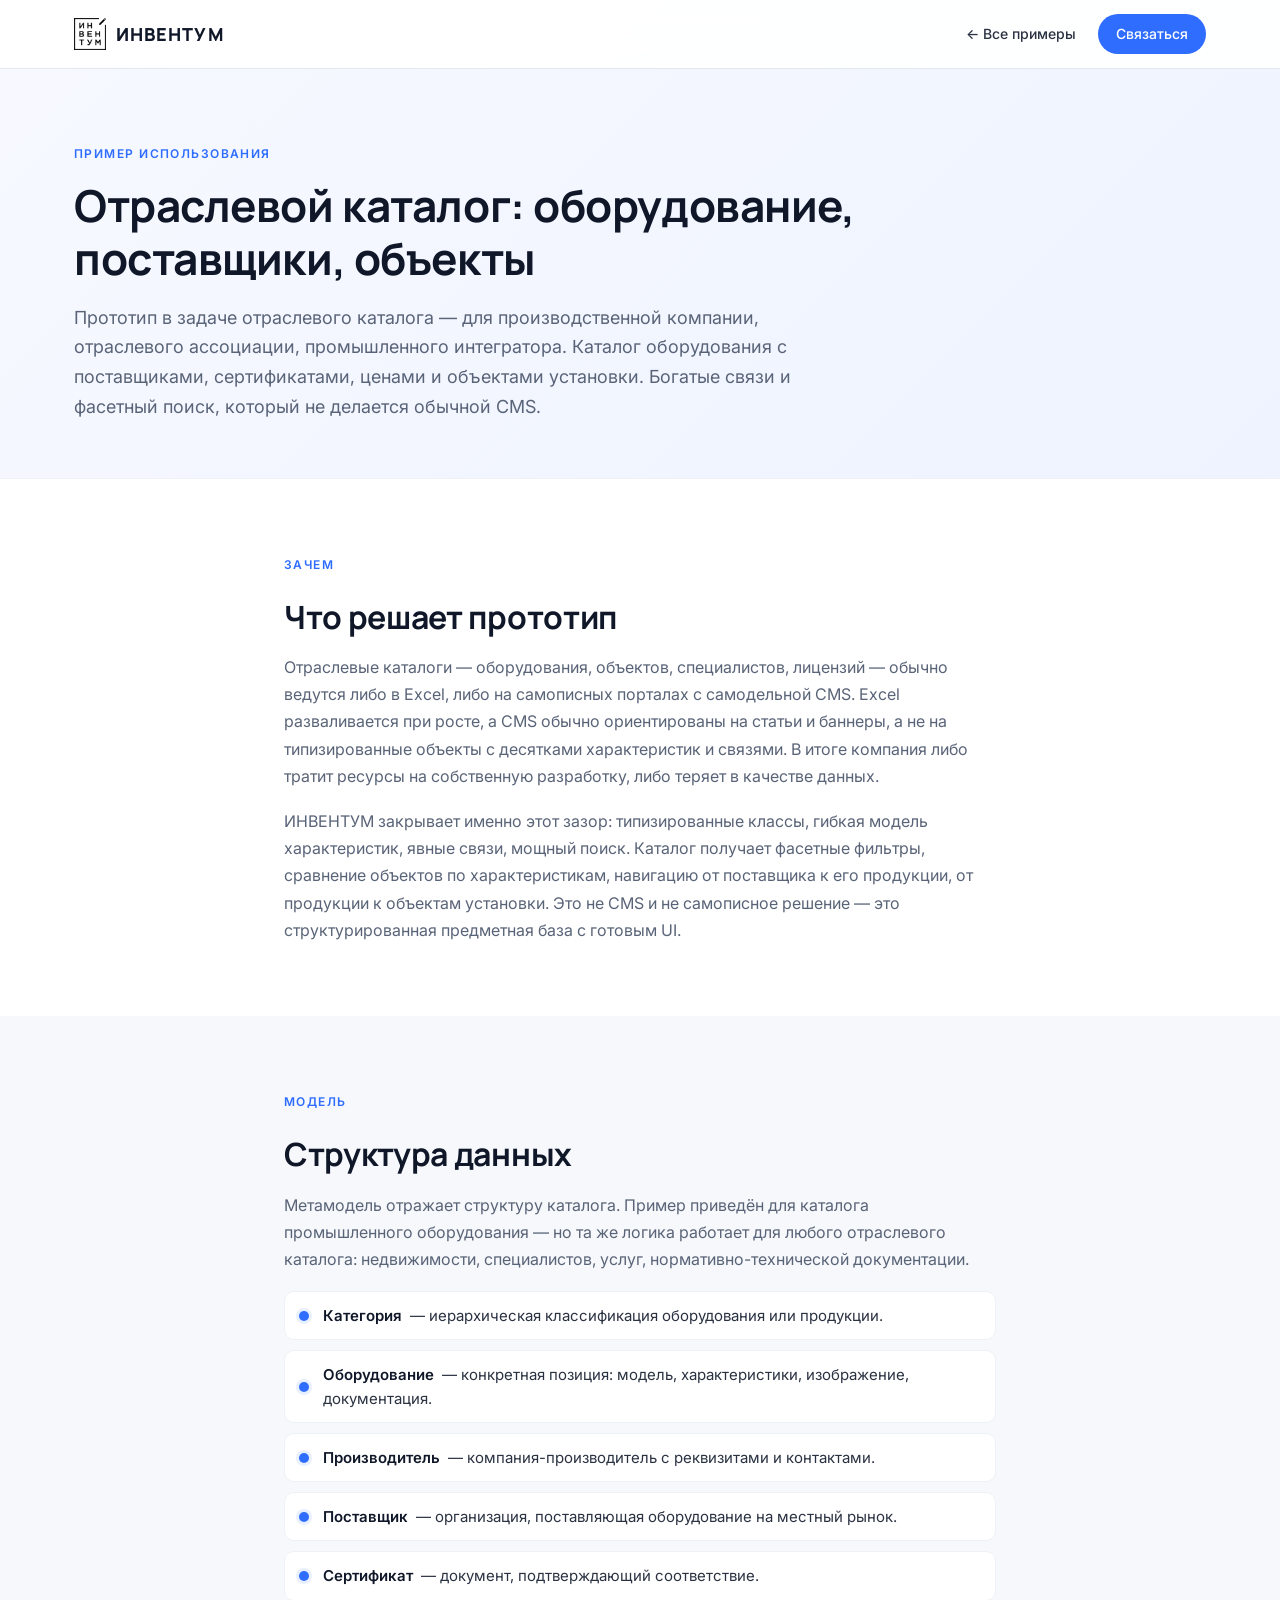
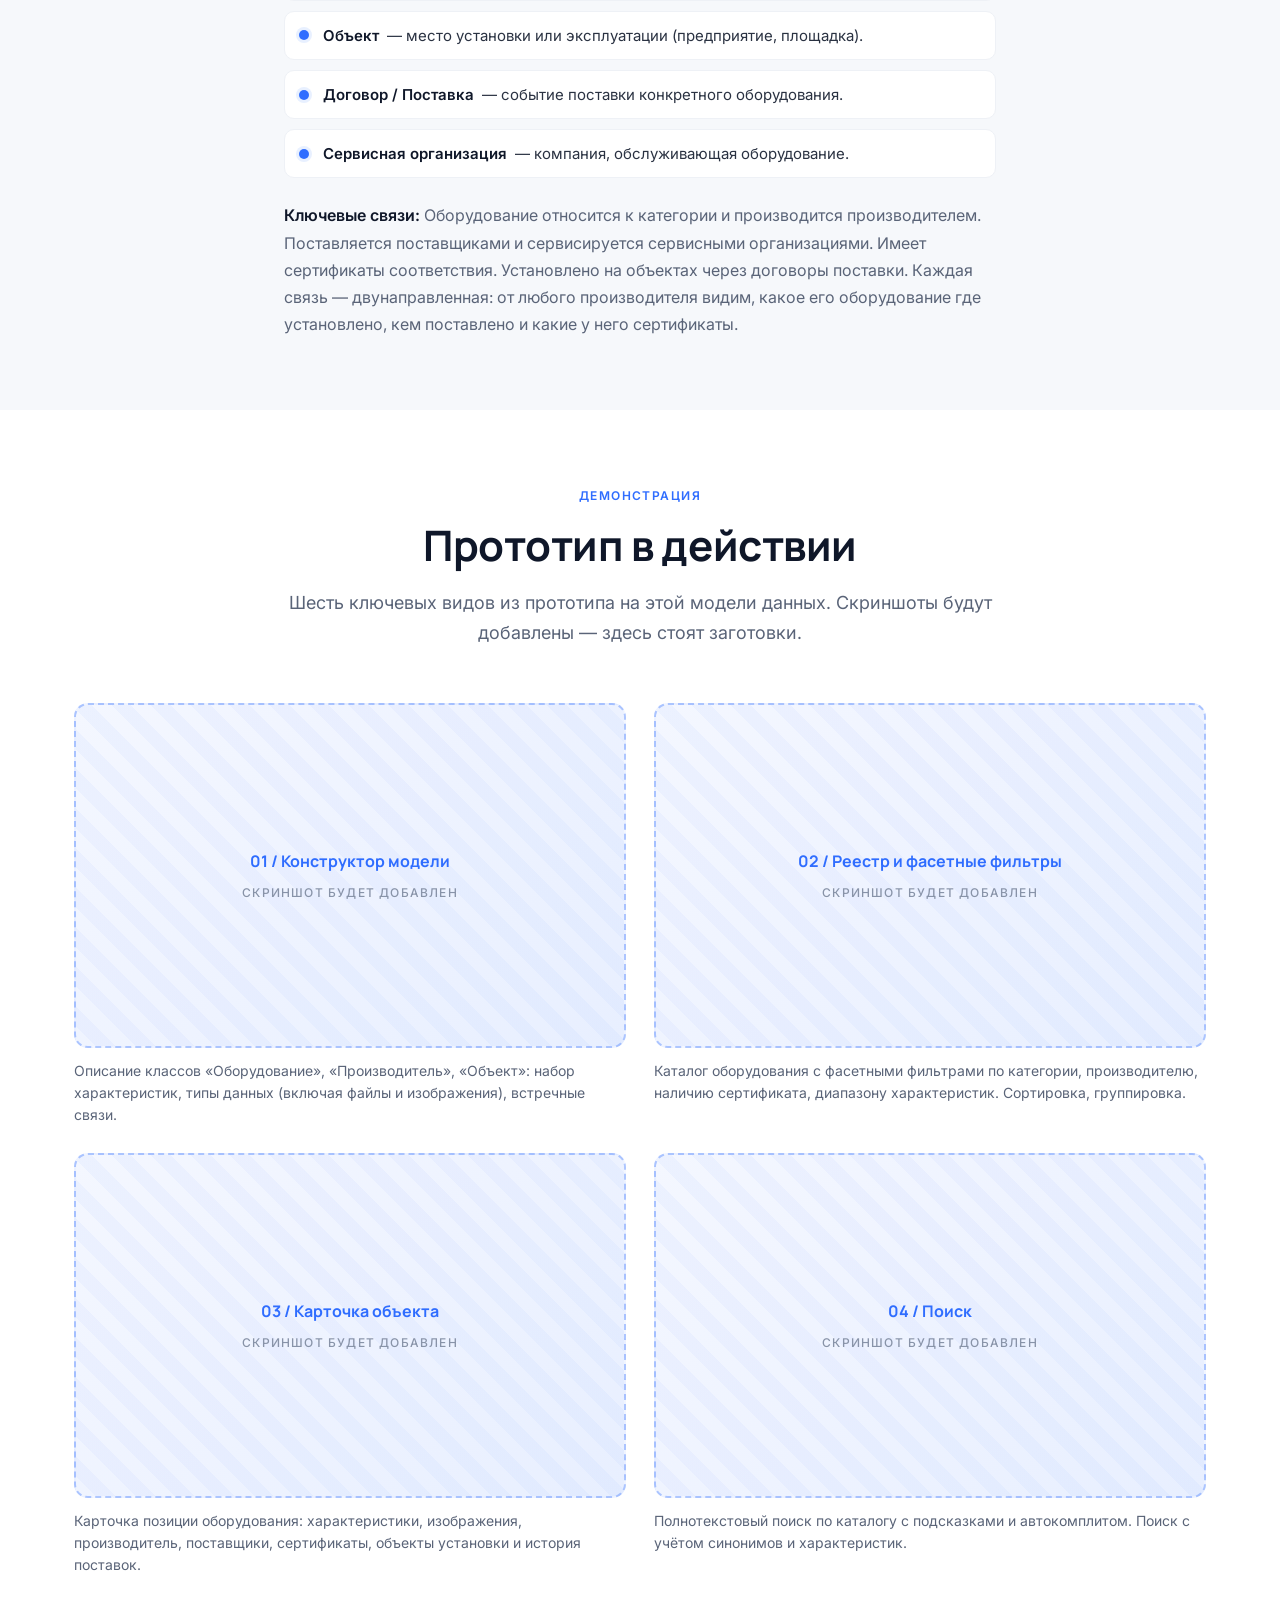
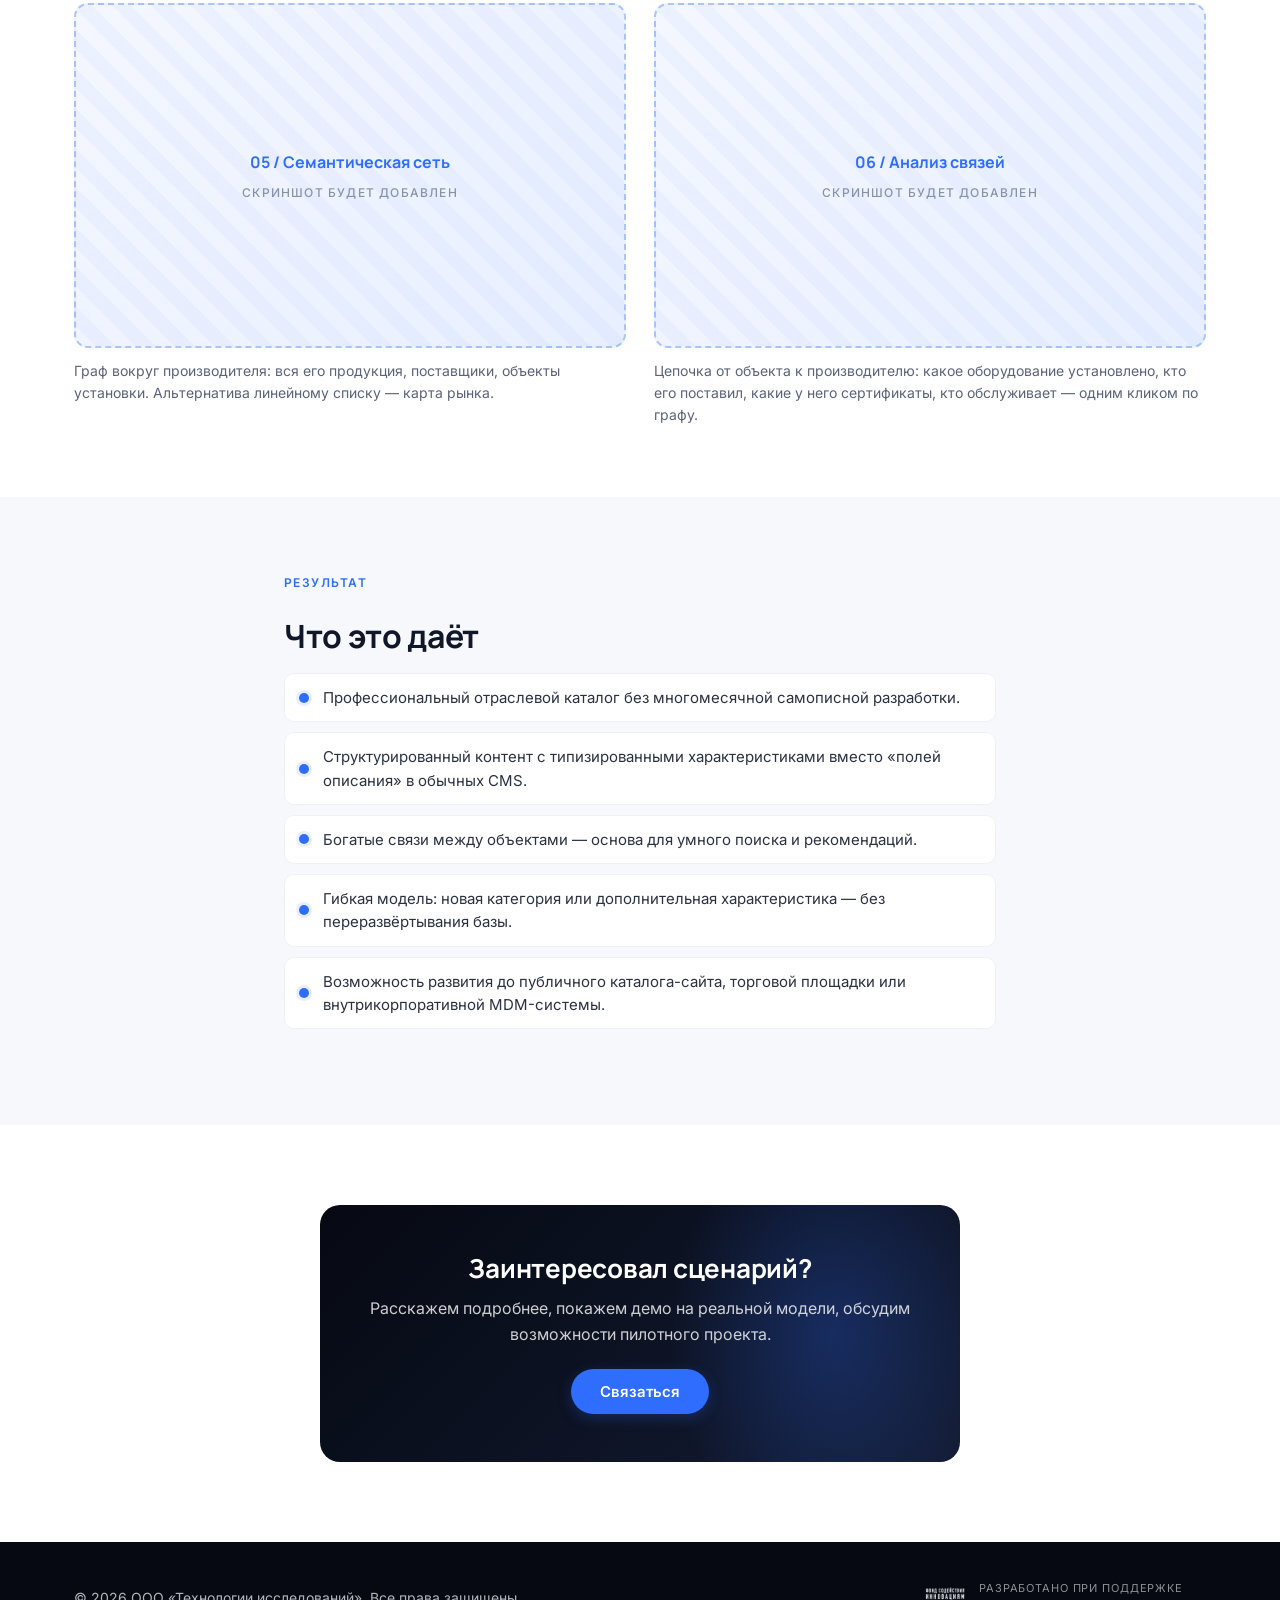
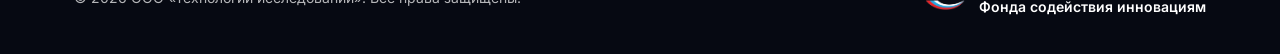
==== examples/catalog.html @ 4d30572e "Init" ====
<!DOCTYPE html>
<html lang="ru">
<head>
    <meta charset="UTF-8">
    <meta name="viewport" content="width=device-width, initial-scale=1.0">
    <title>Отраслевой каталог — пример использования ИНВЕНТУМ</title>
    <meta name="description" content="Применение прототипа ИНВЕНТУМ к задаче отраслевого каталога: оборудование, поставщики, объекты, договоры. Структурированный контент с богатыми связями и фасетным поиском.">
    <meta property="og:title" content="Отраслевой каталог — пример ИНВЕНТУМ">
    <meta property="og:description" content="Прототип ИНВЕНТУМ как платформа для отраслевого каталога с фасетным поиском.">
    <meta property="og:image" content="../assets/img/seo_img.jpg">
    <meta property="og:type" content="article">
    <link rel="icon" type="image/png" href="../assets/img/logo-dark.png">
    <link rel="preconnect" href="https://fonts.googleapis.com">
    <link rel="preconnect" href="https://fonts.gstatic.com" crossorigin>
    <link href="https://fonts.googleapis.com/css2?family=Inter:wght@300;400;500;600;700&family=Manrope:wght@500;600;700;800&display=swap" rel="stylesheet">
    <link rel="stylesheet" href="../assets/style.css">
</head>
<body class="case-page">

<nav class="nav is-scrolled" id="nav">
    <div class="container nav__inner">
        <a href="../index.html" class="nav__brand">
            <img src="../assets/img/logo-dark.png" alt="" class="nav__logo nav__logo--dark" style="opacity:1; position:static;">
            <span class="nav__title">ИНВЕНТУМ</span>
        </a>
        <ul class="nav__menu">
            <li><a href="../index.html#cases">← Все примеры</a></li>
            <li><a href="../index.html#contact" class="nav__cta">Связаться</a></li>
        </ul>
    </div>
</nav>

<header class="case-hero">
    <div class="container">
        <span class="case-hero__eyebrow">Пример использования</span>
        <h1 class="case-hero__title">Отраслевой каталог: оборудование, поставщики, объекты</h1>
        <p class="case-hero__lede">
            Прототип в задаче отраслевого каталога — для производственной компании,
            отраслевого ассоциации, промышленного интегратора. Каталог оборудования
            с поставщиками, сертификатами, ценами и объектами установки. Богатые связи
            и фасетный поиск, который не делается обычной CMS.
        </p>
    </div>
</header>

<section class="section case-section">
    <div class="container case-narrow">
        <span class="section__eyebrow">Зачем</span>
        <h2 class="case-h2">Что решает прототип</h2>
        <p class="case-p">
            Отраслевые каталоги — оборудования, объектов, специалистов, лицензий —
            обычно ведутся либо в Excel, либо на самописных порталах с самодельной CMS.
            Excel разваливается при росте, а CMS обычно ориентированы на статьи и баннеры,
            а не на типизированные объекты с десятками характеристик и связями. В итоге компания
            либо тратит ресурсы на собственную разработку, либо теряет в качестве данных.
        </p>
        <p class="case-p">
            ИНВЕНТУМ закрывает именно этот зазор: типизированные классы, гибкая модель характеристик,
            явные связи, мощный поиск. Каталог получает фасетные фильтры, сравнение объектов
            по характеристикам, навигацию от поставщика к его продукции, от продукции к
            объектам установки. Это не CMS и не самописное решение — это структурированная
            предметная база с готовым UI.
        </p>
    </div>
</section>

<section class="section case-section case-section--alt">
    <div class="container case-narrow">
        <span class="section__eyebrow">Модель</span>
        <h2 class="case-h2">Структура данных</h2>
        <p class="case-p">
            Метамодель отражает структуру каталога. Пример приведён для каталога
            промышленного оборудования — но та же логика работает для любого отраслевого
            каталога: недвижимости, специалистов, услуг, нормативно-технической документации.
        </p>
        <ul class="case-model">
            <li><strong>Категория</strong> — иерархическая классификация оборудования или продукции.</li>
            <li><strong>Оборудование</strong> — конкретная позиция: модель, характеристики, изображение, документация.</li>
            <li><strong>Производитель</strong> — компания-производитель с реквизитами и контактами.</li>
            <li><strong>Поставщик</strong> — организация, поставляющая оборудование на местный рынок.</li>
            <li><strong>Сертификат</strong> — документ, подтверждающий соответствие.</li>
            <li><strong>Объект</strong> — место установки или эксплуатации (предприятие, площадка).</li>
            <li><strong>Договор / Поставка</strong> — событие поставки конкретного оборудования.</li>
            <li><strong>Сервисная организация</strong> — компания, обслуживающая оборудование.</li>
        </ul>
        <p class="case-p">
            <strong>Ключевые связи:</strong> Оборудование относится к категории и производится
            производителем. Поставляется поставщиками и сервисируется сервисными организациями.
            Имеет сертификаты соответствия. Установлено на объектах через договоры поставки.
            Каждая связь — двунаправленная: от любого производителя видим, какое его оборудование
            где установлено, кем поставлено и какие у него сертификаты.
        </p>
    </div>
</section>

<section class="section case-section">
    <div class="container">
        <div class="section__head">
            <span class="section__eyebrow">Демонстрация</span>
            <h2 class="section__title">Прототип в действии</h2>
            <p class="section__lede">
                Шесть ключевых видов из прототипа на этой модели данных.
                Скриншоты будут добавлены — здесь стоят заготовки.
            </p>
        </div>

        <div class="case-shots">
            <figure class="case-shot">
                <div class="case-shot__placeholder">
                    <span class="case-shot__type">01 / Конструктор модели</span>
                    <span class="case-shot__hint">Скриншот будет добавлен</span>
                </div>
                <figcaption>
                    Описание классов «Оборудование», «Производитель», «Объект»: набор
                    характеристик, типы данных (включая файлы и изображения), встречные связи.
                </figcaption>
            </figure>

            <figure class="case-shot">
                <div class="case-shot__placeholder">
                    <span class="case-shot__type">02 / Реестр и фасетные фильтры</span>
                    <span class="case-shot__hint">Скриншот будет добавлен</span>
                </div>
                <figcaption>
                    Каталог оборудования с фасетными фильтрами по категории, производителю,
                    наличию сертификата, диапазону характеристик. Сортировка, группировка.
                </figcaption>
            </figure>

            <figure class="case-shot">
                <div class="case-shot__placeholder">
                    <span class="case-shot__type">03 / Карточка объекта</span>
                    <span class="case-shot__hint">Скриншот будет добавлен</span>
                </div>
                <figcaption>
                    Карточка позиции оборудования: характеристики, изображения,
                    производитель, поставщики, сертификаты, объекты установки и история
                    поставок.
                </figcaption>
            </figure>

            <figure class="case-shot">
                <div class="case-shot__placeholder">
                    <span class="case-shot__type">04 / Поиск</span>
                    <span class="case-shot__hint">Скриншот будет добавлен</span>
                </div>
                <figcaption>
                    Полнотекстовый поиск по каталогу с подсказками и автокомплитом.
                    Поиск с учётом синонимов и характеристик.
                </figcaption>
            </figure>

            <figure class="case-shot">
                <div class="case-shot__placeholder">
                    <span class="case-shot__type">05 / Семантическая сеть</span>
                    <span class="case-shot__hint">Скриншот будет добавлен</span>
                </div>
                <figcaption>
                    Граф вокруг производителя: вся его продукция, поставщики, объекты
                    установки. Альтернатива линейному списку — карта рынка.
                </figcaption>
            </figure>

            <figure class="case-shot">
                <div class="case-shot__placeholder">
                    <span class="case-shot__type">06 / Анализ связей</span>
                    <span class="case-shot__hint">Скриншот будет добавлен</span>
                </div>
                <figcaption>
                    Цепочка от объекта к производителю: какое оборудование установлено,
                    кто его поставил, какие у него сертификаты, кто обслуживает —
                    одним кликом по графу.
                </figcaption>
            </figure>
        </div>
    </div>
</section>

<section class="section case-section case-section--alt">
    <div class="container case-narrow">
        <span class="section__eyebrow">Результат</span>
        <h2 class="case-h2">Что это даёт</h2>
        <ul class="case-outcome">
            <li>Профессиональный отраслевой каталог без многомесячной самописной разработки.</li>
            <li>Структурированный контент с типизированными характеристиками вместо «полей описания» в обычных CMS.</li>
            <li>Богатые связи между объектами — основа для умного поиска и рекомендаций.</li>
            <li>Гибкая модель: новая категория или дополнительная характеристика — без переразвёртывания базы.</li>
            <li>Возможность развития до публичного каталога-сайта, торговой площадки или внутрикорпоративной MDM-системы.</li>
        </ul>
    </div>
</section>

<section class="section case-cta-section">
    <div class="container">
        <div class="case-cta">
            <h2>Заинтересовал сценарий?</h2>
            <p>Расскажем подробнее, покажем демо на реальной модели, обсудим возможности пилотного проекта.</p>
            <a href="../index.html#contact" class="btn btn--primary">Связаться</a>
        </div>
    </div>
</section>

<footer class="footer">
    <div class="container footer__inner">
        <div class="footer__copy">© 2026 ООО «Технологии исследований». Все права защищены.</div>
        <a href="https://fasie.ru" target="_blank" rel="noopener" class="footer__support">
            <img src="../assets/img/fasie-white.png" alt="" class="footer__support-logo">
            <span class="footer__support-texts">
                <span class="footer__support-label">Разработано при поддержке</span>
                <span class="footer__support-name">Фонда содействия инновациям</span>
            </span>
        </a>
    </div>
</footer>

<button class="to-top" id="toTop" aria-label="Наверх">
    <svg viewBox="0 0 24 24" fill="none" stroke="currentColor" stroke-width="2" stroke-linecap="round" stroke-linejoin="round">
        <path d="M12 19V5M5 12l7-7 7 7"/>
    </svg>
</button>

<script src="../assets/main.js" defer></script>
</body>
</html>
---- assets/style.css ----
/* ============================================================
   ИНВЕНТУМ — стили сайта
   ============================================================ */

/* ---------- Reset / Base ---------- */
*,
*::before,
*::after {
    box-sizing: border-box;
}

html {
    scroll-behavior: smooth;
    -webkit-text-size-adjust: 100%;
}

body {
    margin: 0;
    font-family: 'Inter', -apple-system, BlinkMacSystemFont, 'Segoe UI', Roboto, sans-serif;
    font-size: 16px;
    line-height: 1.6;
    color: var(--text);
    background: var(--bg);
    -webkit-font-smoothing: antialiased;
    -moz-osx-font-smoothing: grayscale;
}

img {
    max-width: 100%;
    height: auto;
    display: block;
}

a {
    color: var(--accent);
    text-decoration: none;
    transition: color .2s ease;
}

a:hover {
    color: var(--accent-hover);
}

button {
    font-family: inherit;
    cursor: pointer;
}

h1, h2, h3, h4 {
    font-family: 'Manrope', 'Inter', sans-serif;
    font-weight: 700;
    line-height: 1.2;
    margin: 0 0 .6em;
    color: var(--heading);
    letter-spacing: -.01em;
}

p {
    margin: 0 0 1em;
}

p:last-child {
    margin-bottom: 0;
}

/* ---------- Tokens ---------- */
:root {
    --bg: #ffffff;
    --bg-soft: #f6f8fb;
    --bg-dark: #0b1220;
    --bg-darker: #060912;

    --text: #2a3242;
    --text-soft: #5a6478;
    --text-muted: #8893a8;
    --heading: #0f1729;
    --heading-on-dark: #ffffff;

    --accent: #2f6dff;
    --accent-hover: #1d56e6;
    --accent-soft: #e8f0ff;
    --accent-glow: rgba(47, 109, 255, .25);

    --border: #e3e8f0;
    --border-soft: #eef1f6;
    --border-dark: rgba(255, 255, 255, .14);

    --shadow-sm: 0 1px 2px rgba(15, 23, 41, .04), 0 1px 3px rgba(15, 23, 41, .06);
    --shadow-md: 0 4px 12px rgba(15, 23, 41, .06), 0 8px 24px rgba(15, 23, 41, .08);
    --shadow-lg: 0 8px 24px rgba(15, 23, 41, .08), 0 24px 48px rgba(15, 23, 41, .12);

    --radius-sm: 8px;
    --radius: 14px;
    --radius-lg: 20px;

    --container: 1180px;
    --gutter: 24px;
}

/* ---------- Layout ---------- */
.container {
    width: 100%;
    max-width: var(--container);
    margin: 0 auto;
    padding-left: var(--gutter);
    padding-right: var(--gutter);
}

.section {
    padding: 96px 0;
}

.section--concept {
    background: var(--bg);
}

.section--features {
    background: var(--bg-soft);
}

.section--tech {
    background: var(--bg);
}

.section--roadmap {
    background: var(--bg-soft);
}

.section--history {
    background: var(--bg);
}

.section--cooperation {
    background: var(--bg-soft);
}

.section--contact {
    background: var(--bg);
    padding-bottom: 120px;
}

.section__head {
    max-width: 760px;
    margin: 0 auto 56px;
    text-align: center;
}

.section__eyebrow {
    display: inline-block;
    text-transform: uppercase;
    letter-spacing: .12em;
    font-size: 12px;
    font-weight: 600;
    color: var(--accent);
    margin-bottom: 14px;
}

.section__title {
    font-size: clamp(28px, 4vw, 42px);
    margin-bottom: 18px;
}

.section__lede {
    font-size: clamp(16px, 1.5vw, 18px);
    color: var(--text-soft);
    line-height: 1.65;
    margin: 0;
}

/* ---------- Buttons ---------- */
.btn {
    display: inline-flex;
    align-items: center;
    justify-content: center;
    padding: 14px 28px;
    border-radius: 999px;
    font-size: 15px;
    font-weight: 600;
    border: 1.5px solid transparent;
    transition: all .2s ease;
    text-align: center;
    line-height: 1;
}

.btn--primary {
    background: var(--accent);
    color: #fff;
    box-shadow: 0 4px 14px var(--accent-glow);
}

.btn--primary:hover {
    background: var(--accent-hover);
    color: #fff;
    transform: translateY(-1px);
    box-shadow: 0 6px 20px var(--accent-glow);
}

.btn--ghost {
    background: transparent;
    color: var(--heading-on-dark);
    border-color: rgba(255, 255, 255, .35);
}

.btn--ghost:hover {
    background: rgba(255, 255, 255, .08);
    border-color: rgba(255, 255, 255, .6);
    color: #fff;
}

/* ============================================================
   Навигация
   ============================================================ */
.nav {
    position: fixed;
    top: 0;
    left: 0;
    right: 0;
    z-index: 100;
    background: rgba(11, 18, 32, .55);
    backdrop-filter: blur(12px);
    -webkit-backdrop-filter: blur(12px);
    border-bottom: 1px solid rgba(255, 255, 255, .06);
    transition: background .25s ease, border-color .25s ease;
}

.nav.is-scrolled {
    background: rgba(255, 255, 255, .92);
    border-bottom-color: var(--border);
}

.nav__inner {
    display: flex;
    align-items: center;
    justify-content: space-between;
    height: 68px;
}

.nav__brand {
    position: relative;
    display: flex;
    align-items: center;
    gap: 10px;
    color: #fff;
    font-family: 'Manrope', sans-serif;
    font-weight: 800;
    font-size: 18px;
    letter-spacing: .06em;
}

.nav.is-scrolled .nav__brand {
    color: var(--heading);
}

.nav__brand:hover {
    color: #fff;
}

.nav.is-scrolled .nav__brand:hover {
    color: var(--heading);
}

.nav__logo {
    width: 32px;
    height: 32px;
    object-fit: contain;
    transition: opacity .25s ease;
}

.nav__logo--dark {
    position: absolute;
    opacity: 0;
}

.nav.is-scrolled .nav__logo--light {
    opacity: 0;
}

.nav.is-scrolled .nav__logo--dark {
    opacity: 1;
}

.nav__title {
    font-weight: 800;
}

.nav__menu {
    display: flex;
    gap: 8px;
    list-style: none;
    margin: 0;
    padding: 0;
    align-items: center;
}

.nav__menu a {
    display: inline-block;
    padding: 9px 14px;
    color: rgba(255, 255, 255, .85);
    font-size: 14px;
    font-weight: 500;
    border-radius: 999px;
    transition: color .2s ease, background .2s ease;
}

.nav.is-scrolled .nav__menu a {
    color: var(--text);
}

.nav__menu a:hover {
    color: #fff;
    background: rgba(255, 255, 255, .1);
}

.nav.is-scrolled .nav__menu a:hover {
    color: var(--accent);
    background: var(--accent-soft);
}

.nav__cta {
    background: var(--accent) !important;
    color: #fff !important;
    padding: 9px 18px !important;
}

.nav__cta:hover {
    background: var(--accent-hover) !important;
}

.nav__burger {
    display: none;
    background: none;
    border: 0;
    width: 36px;
    height: 36px;
    flex-direction: column;
    justify-content: center;
    gap: 5px;
    padding: 0;
}

.nav__burger span {
    display: block;
    height: 2px;
    width: 22px;
    margin: 0 auto;
    background: #fff;
    border-radius: 2px;
    transition: transform .2s ease, opacity .2s ease, background .2s ease;
}

.nav.is-scrolled .nav__burger span {
    background: var(--heading);
}

.nav__burger.is-open span:nth-child(1) {
    transform: translateY(7px) rotate(45deg);
}

.nav__burger.is-open span:nth-child(2) {
    opacity: 0;
}

.nav__burger.is-open span:nth-child(3) {
    transform: translateY(-7px) rotate(-45deg);
}

/* ============================================================
   Hero
   ============================================================ */
.hero {
    position: relative;
    min-height: 100vh;
    display: flex;
    align-items: center;
    justify-content: center;
    overflow: hidden;
    color: var(--heading-on-dark);
    padding: 120px 0 80px;
}

.hero__bg {
    position: absolute;
    inset: 0;
    background:
        url('img/milky-way.jpg') center/cover no-repeat,
        var(--bg-darker);
    z-index: 0;
}

.hero__overlay {
    position: absolute;
    inset: 0;
    background:
        radial-gradient(ellipse at top, rgba(47, 109, 255, .18) 0%, transparent 50%),
        linear-gradient(180deg, rgba(6, 9, 18, .55) 0%, rgba(6, 9, 18, .85) 100%);
    z-index: 1;
}

.hero__inner {
    position: relative;
    z-index: 2;
    text-align: center;
    max-width: 880px;
}

.hero__logo {
    width: 96px;
    height: 96px;
    margin: 0 auto 28px;
    object-fit: contain;
    filter: drop-shadow(0 6px 24px rgba(47, 109, 255, .35));
}

.hero__title {
    font-size: clamp(48px, 8vw, 92px);
    font-weight: 800;
    letter-spacing: .08em;
    margin: 0 0 18px;
    color: #fff;
    text-shadow: 0 4px 32px rgba(0, 0, 0, .4);
}

.hero__tagline {
    font-family: 'Manrope', sans-serif;
    font-size: clamp(22px, 3vw, 32px);
    font-weight: 600;
    color: #fff;
    margin: 0 0 18px;
    line-height: 1.25;
}

.hero__subtitle {
    font-size: clamp(15px, 1.6vw, 18px);
    color: rgba(255, 255, 255, .78);
    line-height: 1.6;
    max-width: 640px;
    margin: 0 auto 40px;
}

.hero__actions {
    display: flex;
    gap: 14px;
    justify-content: center;
    flex-wrap: wrap;
    margin-bottom: 60px;
}

.hero__support {
    display: inline-flex;
    align-items: center;
    gap: 16px;
    padding: 14px 22px 14px 16px;
    background: rgba(255, 255, 255, .06);
    border: 1px solid rgba(255, 255, 255, .14);
    border-radius: 999px;
    transition: background .2s ease, border-color .2s ease, transform .2s ease;
    color: rgba(255, 255, 255, .92);
}

.hero__support:hover {
    background: rgba(255, 255, 255, .1);
    border-color: rgba(255, 255, 255, .28);
    transform: translateY(-1px);
    color: #fff;
}

.hero__support-logo {
    width: 44px;
    height: 44px;
    object-fit: contain;
    flex-shrink: 0;
}

.hero__support-texts {
    display: flex;
    flex-direction: column;
    text-align: left;
    line-height: 1.25;
}

.hero__support-label {
    font-size: 11px;
    text-transform: uppercase;
    letter-spacing: .1em;
    color: rgba(255, 255, 255, .6);
    font-weight: 500;
}

.hero__support-name {
    font-size: 14px;
    font-weight: 600;
    color: #fff;
    margin-top: 2px;
}

.hero__scroll {
    position: absolute;
    bottom: 32px;
    left: 50%;
    transform: translateX(-50%);
    z-index: 2;
    width: 28px;
    height: 44px;
    border: 2px solid rgba(255, 255, 255, .35);
    border-radius: 14px;
    display: flex;
    justify-content: center;
    padding-top: 8px;
    transition: border-color .2s ease;
}

.hero__scroll:hover {
    border-color: rgba(255, 255, 255, .7);
}

.hero__scroll span {
    width: 4px;
    height: 8px;
    background: #fff;
    border-radius: 2px;
    animation: scrollDot 1.6s ease-in-out infinite;
}

@keyframes scrollDot {
    0%   { transform: translateY(0);    opacity: 1; }
    60%  { transform: translateY(14px); opacity: 0; }
    100% { transform: translateY(0);    opacity: 0; }
}

/* ============================================================
   Концепция
   ============================================================ */
.concept-grid {
    display: grid;
    grid-template-columns: repeat(3, 1fr);
    gap: 28px;
    margin-bottom: 64px;
}

.concept-card {
    background: var(--bg-soft);
    border: 1px solid var(--border-soft);
    border-radius: var(--radius-lg);
    padding: 36px 32px;
    transition: transform .25s ease, box-shadow .25s ease, border-color .25s ease;
}

.concept-card:hover {
    transform: translateY(-4px);
    border-color: var(--accent-soft);
    box-shadow: var(--shadow-md);
}

.concept-card__icon {
    width: 56px;
    height: 56px;
    border-radius: 14px;
    background: linear-gradient(135deg, var(--accent) 0%, #6388ff 100%);
    color: #fff;
    display: flex;
    align-items: center;
    justify-content: center;
    margin-bottom: 22px;
    box-shadow: 0 4px 14px var(--accent-glow);
}

.concept-card__icon svg {
    width: 32px;
    height: 32px;
}

.concept-card__title {
    font-size: 20px;
    margin-bottom: 14px;
}

.concept-card__text {
    color: var(--text-soft);
    font-size: 15px;
    line-height: 1.65;
}

.concept-illustration {
    margin: 0 0 56px;
    text-align: center;
}

.concept-illustration img {
    border-radius: var(--radius);
    box-shadow: var(--shadow-md);
    display: inline-block;
    max-width: 100%;
}

.concept-illustration figcaption {
    margin-top: 18px;
    font-size: 14px;
    color: var(--text-muted);
    line-height: 1.6;
    max-width: 720px;
    margin-left: auto;
    margin-right: auto;
}

.concept-highlight {
    max-width: 880px;
    margin: 0 auto;
    padding: 36px 40px;
    background: linear-gradient(135deg, var(--bg-darker) 0%, #131c34 100%);
    border-radius: var(--radius-lg);
    color: rgba(255, 255, 255, .92);
    position: relative;
    overflow: hidden;
}

.concept-highlight::before {
    content: '';
    position: absolute;
    top: -40%;
    right: -10%;
    width: 60%;
    height: 180%;
    background: radial-gradient(ellipse, rgba(47, 109, 255, .25) 0%, transparent 60%);
    pointer-events: none;
}

.concept-highlight p {
    font-size: clamp(16px, 1.7vw, 19px);
    line-height: 1.65;
    position: relative;
    z-index: 1;
    margin: 0;
}

/* ============================================================
   Готовый функционал
   ============================================================ */
.features-grid {
    display: grid;
    grid-template-columns: repeat(3, 1fr);
    gap: 24px;
}

.feature-card {
    background: var(--bg);
    border: 1px solid var(--border-soft);
    border-radius: var(--radius);
    padding: 28px 26px;
    transition: transform .2s ease, box-shadow .2s ease, border-color .2s ease;
}

.feature-card:hover {
    transform: translateY(-3px);
    border-color: var(--accent-soft);
    box-shadow: var(--shadow-md);
}

.feature-card__icon {
    width: 44px;
    height: 44px;
    border-radius: 12px;
    background: var(--accent-soft);
    color: var(--accent);
    display: flex;
    align-items: center;
    justify-content: center;
    margin-bottom: 18px;
}

.feature-card__icon svg {
    width: 24px;
    height: 24px;
}

.feature-card h3 {
    font-size: 17px;
    margin-bottom: 10px;
}

.feature-card p {
    font-size: 14.5px;
    color: var(--text-soft);
    line-height: 1.6;
}

/* ============================================================
   Технологии
   ============================================================ */
.tech-list {
    list-style: none;
    margin: 0;
    padding: 0;
    display: flex;
    flex-wrap: wrap;
    justify-content: center;
    gap: 12px;
}

.tech-list__item {
    background: var(--bg-soft);
    border: 1px solid var(--border-soft);
    border-radius: 999px;
    padding: 12px 22px;
    transition: border-color .2s ease, transform .2s ease;
}

.tech-list__item:hover {
    border-color: var(--accent);
    transform: translateY(-2px);
}

.tech-list__name {
    font-family: 'Manrope', sans-serif;
    font-weight: 600;
    font-size: 15px;
    color: var(--heading);
}

/* ============================================================
   Roadmap
   ============================================================ */
.roadmap-grid {
    display: grid;
    grid-template-columns: repeat(3, 1fr);
    gap: 24px;
}

.roadmap-card {
    background: var(--bg);
    border: 1px solid var(--border-soft);
    border-radius: var(--radius-lg);
    padding: 36px 30px 32px;
    transition: transform .25s ease, box-shadow .25s ease, border-color .25s ease;
    position: relative;
    overflow: hidden;
}

.roadmap-card:hover {
    transform: translateY(-4px);
    border-color: var(--accent-soft);
    box-shadow: var(--shadow-md);
}

.roadmap-card__num {
    font-family: 'Manrope', sans-serif;
    font-size: 56px;
    font-weight: 800;
    line-height: 1;
    color: var(--accent-soft);
    margin-bottom: 16px;
    letter-spacing: -.03em;
}

.roadmap-card__icon {
    position: absolute;
    top: 28px;
    right: 28px;
    width: 56px;
    height: 56px;
    object-fit: contain;
    opacity: .85;
    transition: opacity .25s ease, transform .25s ease;
}

.roadmap-card:hover .roadmap-card__icon {
    opacity: 1;
    transform: scale(1.05);
}

.roadmap-card__title {
    font-size: 20px;
    margin-bottom: 14px;
}

.roadmap-card__text {
    color: var(--text-soft);
    font-size: 15px;
    line-height: 1.65;
}

/* ============================================================
   История
   ============================================================ */
.timeline {
    list-style: none;
    margin: 0 auto;
    padding: 0;
    max-width: 760px;
    position: relative;
}

.timeline::before {
    content: '';
    position: absolute;
    left: 24px;
    top: 8px;
    bottom: 8px;
    width: 2px;
    background: var(--border);
}

.timeline__item {
    position: relative;
    padding-left: 64px;
    padding-bottom: 36px;
}

.timeline__item:last-child {
    padding-bottom: 0;
}

.timeline__dot {
    position: absolute;
    left: 17px;
    top: 4px;
    width: 16px;
    height: 16px;
    border-radius: 50%;
    background: var(--bg);
    border: 3px solid var(--border);
    z-index: 1;
}

.timeline__dot--accent {
    border-color: var(--accent);
    background: var(--accent);
    box-shadow: 0 0 0 4px var(--accent-soft);
}

.timeline__dot--current {
    border-color: var(--accent);
    background: var(--accent);
    box-shadow: 0 0 0 4px var(--accent-soft);
    animation: pulse 2s ease-in-out infinite;
}

@keyframes pulse {
    0%, 100% { box-shadow: 0 0 0 4px var(--accent-soft); }
    50%      { box-shadow: 0 0 0 8px rgba(47, 109, 255, .15); }
}

.timeline__date {
    font-family: 'Manrope', sans-serif;
    font-weight: 700;
    font-size: 14px;
    color: var(--accent);
    text-transform: uppercase;
    letter-spacing: .04em;
    margin-bottom: 6px;
}

.timeline__body h4 {
    font-size: 18px;
    margin-bottom: 8px;
}

.timeline__body p {
    color: var(--text-soft);
    font-size: 15px;
    line-height: 1.6;
    margin: 0;
}

/* ============================================================
   Сотрудничество
   ============================================================ */
.cooperation-grid {
    display: grid;
    grid-template-columns: repeat(3, 1fr);
    gap: 24px;
}

.cooperation-card {
    background: var(--bg);
    border: 1px solid var(--border-soft);
    border-radius: var(--radius);
    padding: 32px 30px;
    transition: transform .25s ease, box-shadow .25s ease, border-color .25s ease;
}

.cooperation-card:hover {
    transform: translateY(-3px);
    border-color: var(--accent-soft);
    box-shadow: var(--shadow-md);
}

.cooperation-card h3 {
    font-size: 20px;
    margin-bottom: 14px;
    color: var(--accent);
}

.cooperation-card p {
    color: var(--text-soft);
    font-size: 15px;
    line-height: 1.65;
    margin: 0;
}

/* ============================================================
   Контакты
   ============================================================ */
.contact__container {
    display: grid;
    grid-template-columns: 1fr 1.1fr;
    gap: 64px;
    align-items: start;
}

.contact__info .section__eyebrow {
    margin-bottom: 12px;
}

.contact__info .section__title {
    text-align: left;
    margin-bottom: 18px;
}

.contact__lede {
    font-size: 16px;
    color: var(--text-soft);
    line-height: 1.65;
    margin-bottom: 32px;
}

.contact__details {
    display: flex;
    flex-direction: column;
    gap: 20px;
    padding: 28px 0 0;
    border-top: 1px solid var(--border-soft);
}

.contact__row {
    display: flex;
    flex-direction: column;
    gap: 4px;
}

.contact__label {
    font-size: 12px;
    text-transform: uppercase;
    letter-spacing: .08em;
    color: var(--text-muted);
    font-weight: 500;
}

.contact__value {
    font-size: 16px;
    font-weight: 500;
    color: var(--heading);
}

.contact__value[href]:hover {
    color: var(--accent);
}

/* Form */
.contact__form {
    background: var(--bg-soft);
    border: 1px solid var(--border-soft);
    border-radius: var(--radius-lg);
    padding: 36px;
    display: flex;
    flex-direction: column;
    gap: 18px;
}

.form-row {
    display: flex;
    flex-direction: column;
    gap: 6px;
}

.form-label {
    font-size: 13px;
    font-weight: 500;
    color: var(--text-soft);
}

.form-input {
    width: 100%;
    padding: 12px 14px;
    border: 1px solid var(--border);
    border-radius: 10px;
    background: var(--bg);
    font-family: inherit;
    font-size: 15px;
    color: var(--text);
    transition: border-color .2s ease, box-shadow .2s ease;
}

.form-input:focus {
    outline: none;
    border-color: var(--accent);
    box-shadow: 0 0 0 3px var(--accent-soft);
}

.form-input--textarea {
    resize: vertical;
    min-height: 120px;
    font-family: inherit;
}

.form-submit {
    margin-top: 6px;
    align-self: flex-start;
}

.form-hint {
    font-size: 13px;
    color: var(--text-muted);
    line-height: 1.55;
    margin: 0;
}

.form-hint a {
    color: var(--accent);
}

/* ============================================================
   Footer
   ============================================================ */
.footer {
    background: var(--bg-darker);
    color: rgba(255, 255, 255, .7);
    padding: 36px 0;
}

.footer__inner {
    display: flex;
    align-items: center;
    justify-content: space-between;
    gap: 24px;
    flex-wrap: wrap;
}

.footer__copy {
    font-size: 14px;
}

.footer__support {
    display: inline-flex;
    align-items: center;
    gap: 14px;
    color: rgba(255, 255, 255, .85);
    transition: color .2s ease;
}

.footer__support:hover {
    color: #fff;
}

.footer__support-logo {
    width: 40px;
    height: 40px;
    object-fit: contain;
    flex-shrink: 0;
}

.footer__support-texts {
    display: flex;
    flex-direction: column;
    line-height: 1.25;
}

.footer__support-label {
    font-size: 11px;
    text-transform: uppercase;
    letter-spacing: .08em;
    color: rgba(255, 255, 255, .55);
}

.footer__support-name {
    font-size: 14px;
    font-weight: 600;
    color: #fff;
    margin-top: 2px;
}

/* ============================================================
   Кнопка «наверх»
   ============================================================ */
.to-top {
    position: fixed;
    right: 24px;
    bottom: 24px;
    width: 46px;
    height: 46px;
    border-radius: 50%;
    background: var(--accent);
    color: #fff;
    border: 0;
    box-shadow: 0 6px 20px var(--accent-glow);
    display: flex;
    align-items: center;
    justify-content: center;
    opacity: 0;
    visibility: hidden;
    transform: translateY(10px);
    transition: opacity .2s ease, transform .2s ease, visibility .2s ease, background .2s ease;
    z-index: 90;
}

.to-top.is-visible {
    opacity: 1;
    visibility: visible;
    transform: translateY(0);
}

.to-top:hover {
    background: var(--accent-hover);
}

.to-top svg {
    width: 20px;
    height: 20px;
}

/* ============================================================
   Сценарии применения (тизер)
   ============================================================ */
.section--cases {
    background: var(--bg);
}

.cases-grid {
    display: grid;
    grid-template-columns: repeat(3, 1fr);
    gap: 24px;
}

.case-card {
    display: flex;
    flex-direction: column;
    background: var(--bg-soft);
    border: 1px solid var(--border-soft);
    border-radius: var(--radius-lg);
    padding: 32px 30px 28px;
    color: inherit;
    transition: transform .25s ease, box-shadow .25s ease, border-color .25s ease;
}

.case-card:hover {
    transform: translateY(-4px);
    border-color: var(--accent-soft);
    box-shadow: var(--shadow-md);
    color: inherit;
}

.case-card__icon {
    width: 56px;
    height: 56px;
    margin-bottom: 18px;
    display: flex;
    align-items: center;
    justify-content: center;
    background: var(--bg);
    border-radius: 14px;
}

.case-card__icon img {
    width: 36px;
    height: 36px;
    object-fit: contain;
}

.case-card__title {
    font-size: 19px;
    margin-bottom: 12px;
    color: var(--heading);
}

.case-card__text {
    font-size: 14.5px;
    color: var(--text-soft);
    line-height: 1.6;
    flex-grow: 1;
    margin-bottom: 16px;
}

.case-card__more {
    font-size: 14px;
    font-weight: 600;
    color: var(--accent);
    transition: gap .2s ease;
}

.case-card:hover .case-card__more {
    color: var(--accent-hover);
}

/* ============================================================
   От прототипа к продукту
   ============================================================ */
.section--next {
    background: var(--bg);
}

.next-list {
    list-style: none;
    margin: 0;
    padding: 0;
    display: grid;
    gap: 14px;
    max-width: 880px;
    margin-left: auto;
    margin-right: auto;
}

.next-item {
    display: grid;
    grid-template-columns: auto 1fr;
    gap: 24px;
    align-items: start;
    background: var(--bg-soft);
    border: 1px solid var(--border-soft);
    border-radius: var(--radius);
    padding: 22px 26px;
    transition: border-color .2s ease, transform .2s ease;
}

.next-item:hover {
    border-color: var(--accent-soft);
    transform: translateX(4px);
}

.next-item__num {
    font-family: 'Manrope', sans-serif;
    font-size: 28px;
    font-weight: 800;
    color: var(--accent);
    line-height: 1;
    min-width: 44px;
    padding-top: 4px;
}

.next-item__body h3 {
    font-size: 18px;
    margin-bottom: 8px;
    color: var(--heading);
}

.next-item__body p {
    font-size: 15px;
    color: var(--text-soft);
    line-height: 1.6;
    margin: 0;
}

.next-note {
    max-width: 880px;
    margin: 28px auto 0;
    padding: 18px 24px;
    background: var(--bg-soft);
    border-left: 3px solid var(--accent);
    border-radius: 0 10px 10px 0;
    font-size: 14px;
    color: var(--text-soft);
    line-height: 1.6;
    font-style: italic;
}

/* ============================================================
   Страницы-кейсы
   ============================================================ */
.case-page {
    background: var(--bg);
}

.case-hero {
    padding: 140px 0 56px;
    background: linear-gradient(135deg, #f7f9ff 0%, #eef3ff 100%);
    border-bottom: 1px solid var(--border-soft);
}

.case-hero__eyebrow {
    display: inline-block;
    text-transform: uppercase;
    letter-spacing: .12em;
    font-size: 12px;
    font-weight: 600;
    color: var(--accent);
    margin-bottom: 16px;
}

.case-hero__title {
    font-size: clamp(28px, 4.2vw, 44px);
    margin: 0 0 18px;
    max-width: 880px;
}

.case-hero__lede {
    font-size: clamp(15px, 1.5vw, 18px);
    color: var(--text-soft);
    line-height: 1.65;
    max-width: 760px;
    margin: 0;
}

.case-section {
    padding: 72px 0;
}

.case-section--alt {
    background: var(--bg-soft);
}

.case-narrow {
    max-width: 760px;
}

.case-h2 {
    font-size: clamp(24px, 3vw, 32px);
    margin: 10px 0 18px;
}

.case-p {
    font-size: 16px;
    color: var(--text-soft);
    line-height: 1.7;
    margin-bottom: 18px;
}

.case-p strong {
    color: var(--heading);
    font-weight: 600;
}

.case-model,
.case-outcome {
    list-style: none;
    margin: 16px 0 24px;
    padding: 0;
    display: grid;
    gap: 10px;
}

.case-model li,
.case-outcome li {
    position: relative;
    padding: 12px 14px 12px 38px;
    background: var(--bg);
    border: 1px solid var(--border-soft);
    border-radius: 10px;
    font-size: 15px;
    color: var(--text);
    line-height: 1.55;
}

.case-section--alt .case-model li,
.case-section--alt .case-outcome li {
    background: var(--bg);
}

.case-model li::before,
.case-outcome li::before {
    content: '';
    position: absolute;
    left: 14px;
    top: 50%;
    transform: translateY(-50%);
    width: 10px;
    height: 10px;
    border-radius: 50%;
    background: var(--accent);
    box-shadow: 0 0 0 3px var(--accent-soft);
}

.case-model li strong {
    color: var(--heading);
    font-weight: 600;
    margin-right: 4px;
}

/* Скриншоты-заготовки */
.case-shots {
    display: grid;
    grid-template-columns: repeat(2, 1fr);
    gap: 28px;
}

.case-shot {
    margin: 0;
    display: flex;
    flex-direction: column;
}

.case-shot__placeholder {
    aspect-ratio: 16 / 10;
    background:
        repeating-linear-gradient(
            45deg,
            transparent 0,
            transparent 14px,
            rgba(47, 109, 255, .04) 14px,
            rgba(47, 109, 255, .04) 28px
        ),
        linear-gradient(135deg, #f4f7ff 0%, #e8efff 100%);
    border: 2px dashed rgba(47, 109, 255, .35);
    border-radius: var(--radius);
    display: flex;
    flex-direction: column;
    align-items: center;
    justify-content: center;
    gap: 8px;
    color: var(--accent);
    transition: border-color .2s ease, transform .25s ease;
}

.case-shot__placeholder:hover {
    border-color: rgba(47, 109, 255, .6);
    transform: translateY(-2px);
}

.case-shot__type {
    font-family: 'Manrope', sans-serif;
    font-weight: 700;
    font-size: 16px;
    text-align: center;
    padding: 0 16px;
}

.case-shot__hint {
    font-size: 12px;
    text-transform: uppercase;
    letter-spacing: .1em;
    color: var(--text-muted);
    font-weight: 500;
}

.case-shot figcaption {
    margin-top: 12px;
    font-size: 14px;
    color: var(--text-soft);
    line-height: 1.55;
}

/* CTA на странице-кейсе */
.case-cta-section {
    padding: 80px 0;
    background: var(--bg);
}

.case-cta {
    max-width: 640px;
    margin: 0 auto;
    text-align: center;
    padding: 48px 40px;
    background: linear-gradient(135deg, var(--bg-darker) 0%, #131c34 100%);
    border-radius: var(--radius-lg);
    color: rgba(255, 255, 255, .92);
    position: relative;
    overflow: hidden;
}

.case-cta::before {
    content: '';
    position: absolute;
    top: -50%;
    right: -10%;
    width: 60%;
    height: 200%;
    background: radial-gradient(ellipse, rgba(47, 109, 255, .25) 0%, transparent 60%);
    pointer-events: none;
}

.case-cta h2 {
    color: #fff;
    margin-bottom: 12px;
    font-size: 26px;
    position: relative;
    z-index: 1;
}

.case-cta p {
    margin-bottom: 22px;
    color: rgba(255, 255, 255, .8);
    position: relative;
    z-index: 1;
}

.case-cta .btn {
    position: relative;
    z-index: 1;
}

/* ============================================================
   Reveal-анимации
   ============================================================ */
.reveal {
    opacity: 0;
    transform: translateY(20px);
    transition: opacity .6s ease, transform .6s ease;
}

.reveal.is-visible {
    opacity: 1;
    transform: translateY(0);
}

@media (prefers-reduced-motion: reduce) {
    .reveal {
        opacity: 1;
        transform: none;
        transition: none;
    }
    html { scroll-behavior: auto; }
    .timeline__dot--current { animation: none; }
    .hero__scroll span { animation: none; }
}

/* Активная ссылка в меню */
.nav__menu a.is-active {
    color: #fff;
}

.nav.is-scrolled .nav__menu a.is-active {
    color: var(--accent);
    background: var(--accent-soft);
}

.nav__menu a.nav__cta.is-active {
    background: var(--accent-hover) !important;
    color: #fff !important;
}

/* ============================================================
   Адаптивность
   ============================================================ */
@media (max-width: 980px) {
    .section { padding: 72px 0; }

    .concept-grid,
    .features-grid,
    .roadmap-grid,
    .cooperation-grid,
    .cases-grid {
        grid-template-columns: repeat(2, 1fr);
    }

    .case-shots {
        grid-template-columns: 1fr;
    }

    .contact__container {
        grid-template-columns: 1fr;
        gap: 40px;
    }

    .nav__menu {
        position: fixed;
        top: 68px;
        left: 0;
        right: 0;
        background: #fff;
        flex-direction: column;
        gap: 0;
        padding: 16px 24px 28px;
        box-shadow: var(--shadow-md);
        transform: translateY(-120%);
        transition: transform .25s ease;
        align-items: stretch;
        max-height: calc(100vh - 68px);
        overflow-y: auto;
    }

    .nav__menu.is-open {
        transform: translateY(0);
    }

    .nav__menu li {
        border-bottom: 1px solid var(--border-soft);
    }

    .nav__menu li:last-child {
        border-bottom: 0;
        margin-top: 8px;
    }

    .nav__menu a {
        display: block;
        padding: 14px 4px;
        color: var(--text);
        font-size: 16px;
        border-radius: 0;
    }

    .nav__menu a:hover {
        background: transparent;
        color: var(--accent);
    }

    .nav__cta {
        text-align: center;
        border-radius: 999px !important;
        padding: 12px 18px !important;
    }

    .nav__burger {
        display: flex;
    }

    .hero {
        min-height: 90vh;
        padding: 110px 0 80px;
    }

    .footer__inner {
        flex-direction: column;
        text-align: center;
    }

    .roadmap-card__icon {
        width: 48px;
        height: 48px;
        top: 24px;
        right: 22px;
    }
}

@media (max-width: 640px) {
    .section { padding: 60px 0; }

    .section__head { margin-bottom: 40px; }

    .concept-grid,
    .features-grid,
    .roadmap-grid,
    .cooperation-grid,
    .cases-grid {
        grid-template-columns: 1fr;
        gap: 18px;
    }

    .next-item {
        grid-template-columns: 1fr;
        gap: 6px;
        padding: 20px 22px;
    }

    .next-item__num {
        font-size: 24px;
    }

    .case-hero {
        padding: 110px 0 44px;
    }

    .case-cta {
        padding: 36px 24px;
    }

    .concept-card,
    .roadmap-card { padding: 28px 24px; }

    .feature-card { padding: 24px 22px; }

    .concept-highlight {
        padding: 28px 24px;
    }

    .contact__form { padding: 24px 22px; }

    .hero__actions {
        flex-direction: column;
        align-items: stretch;
        max-width: 280px;
        margin-left: auto;
        margin-right: auto;
    }

    .hero__support {
        padding: 12px 20px 12px 14px;
    }

    .hero__support-logo {
        width: 38px;
        height: 38px;
    }

    .timeline::before {
        left: 18px;
    }

    .timeline__item {
        padding-left: 52px;
    }

    .timeline__dot {
        left: 11px;
    }

    .roadmap-card__icon {
        width: 44px;
        height: 44px;
        top: 22px;
        right: 20px;
    }

    .to-top {
        right: 16px;
        bottom: 16px;
        width: 42px;
        height: 42px;
    }
}
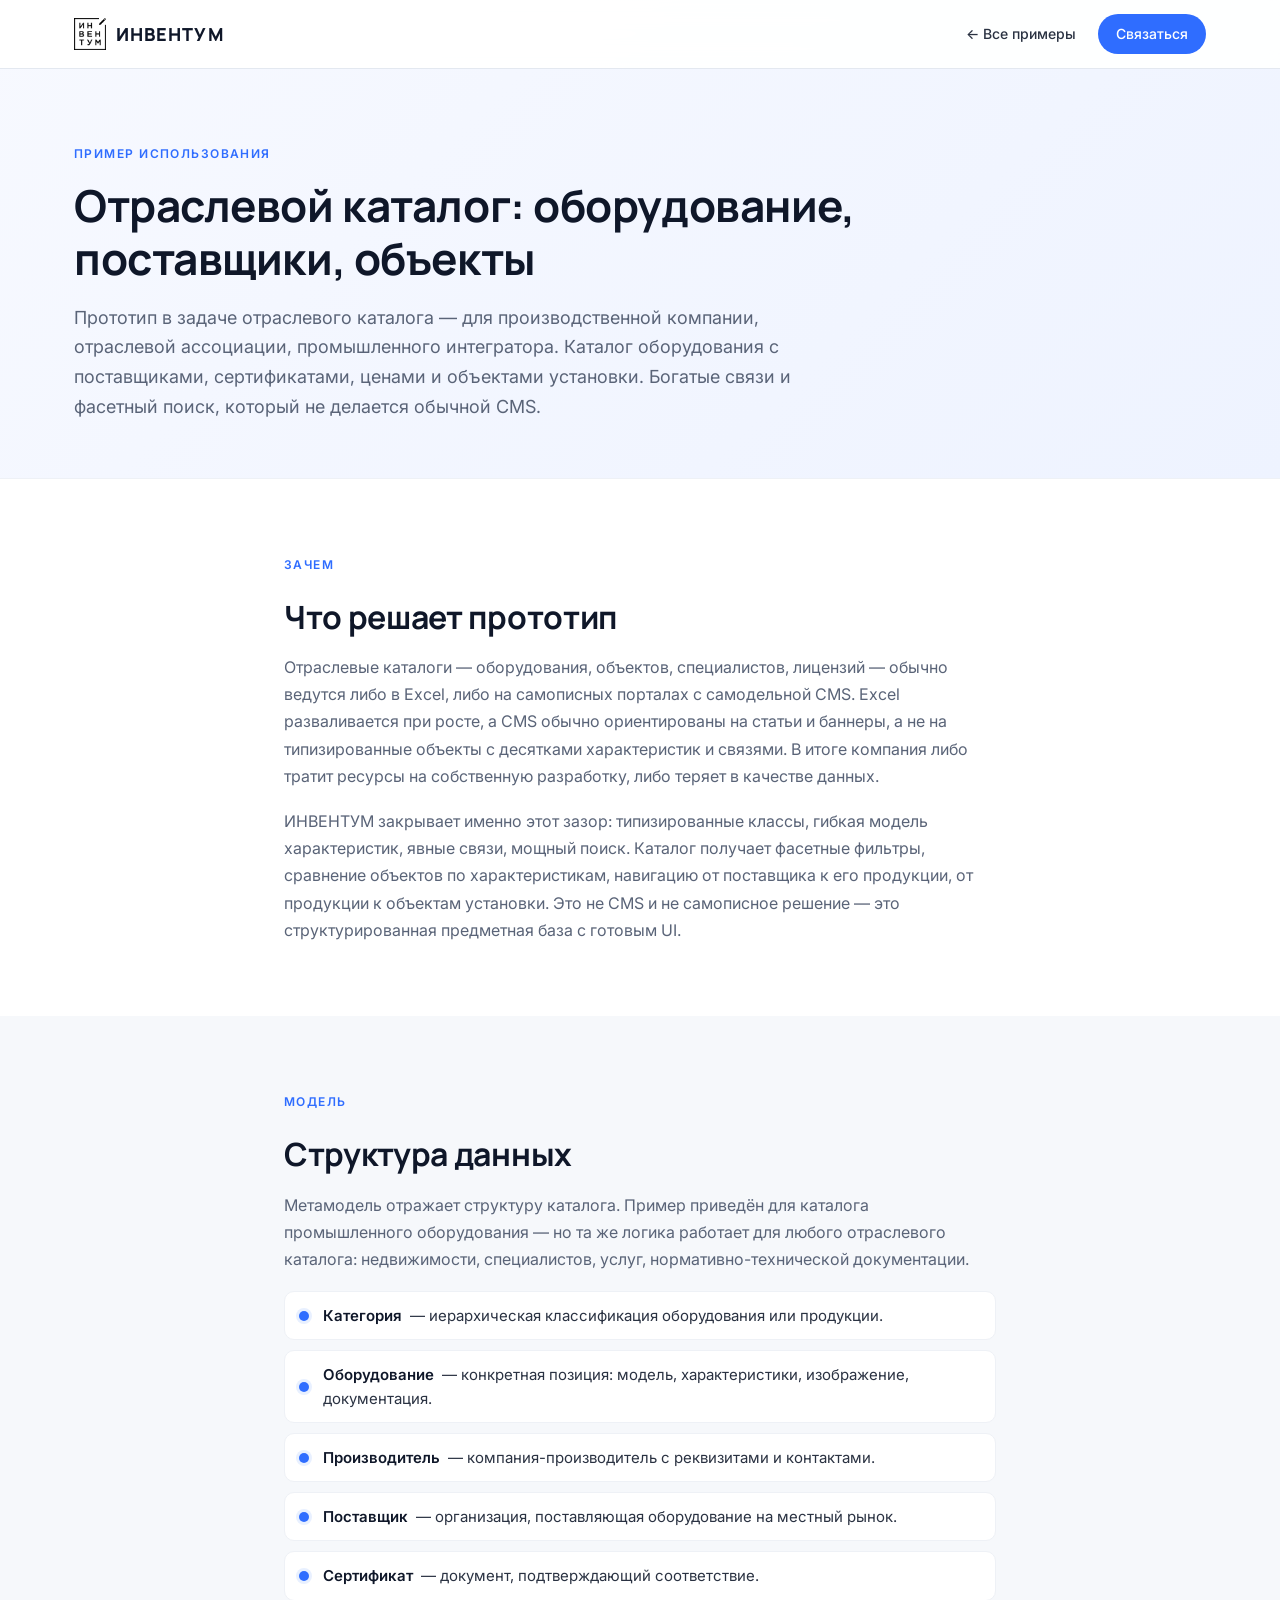
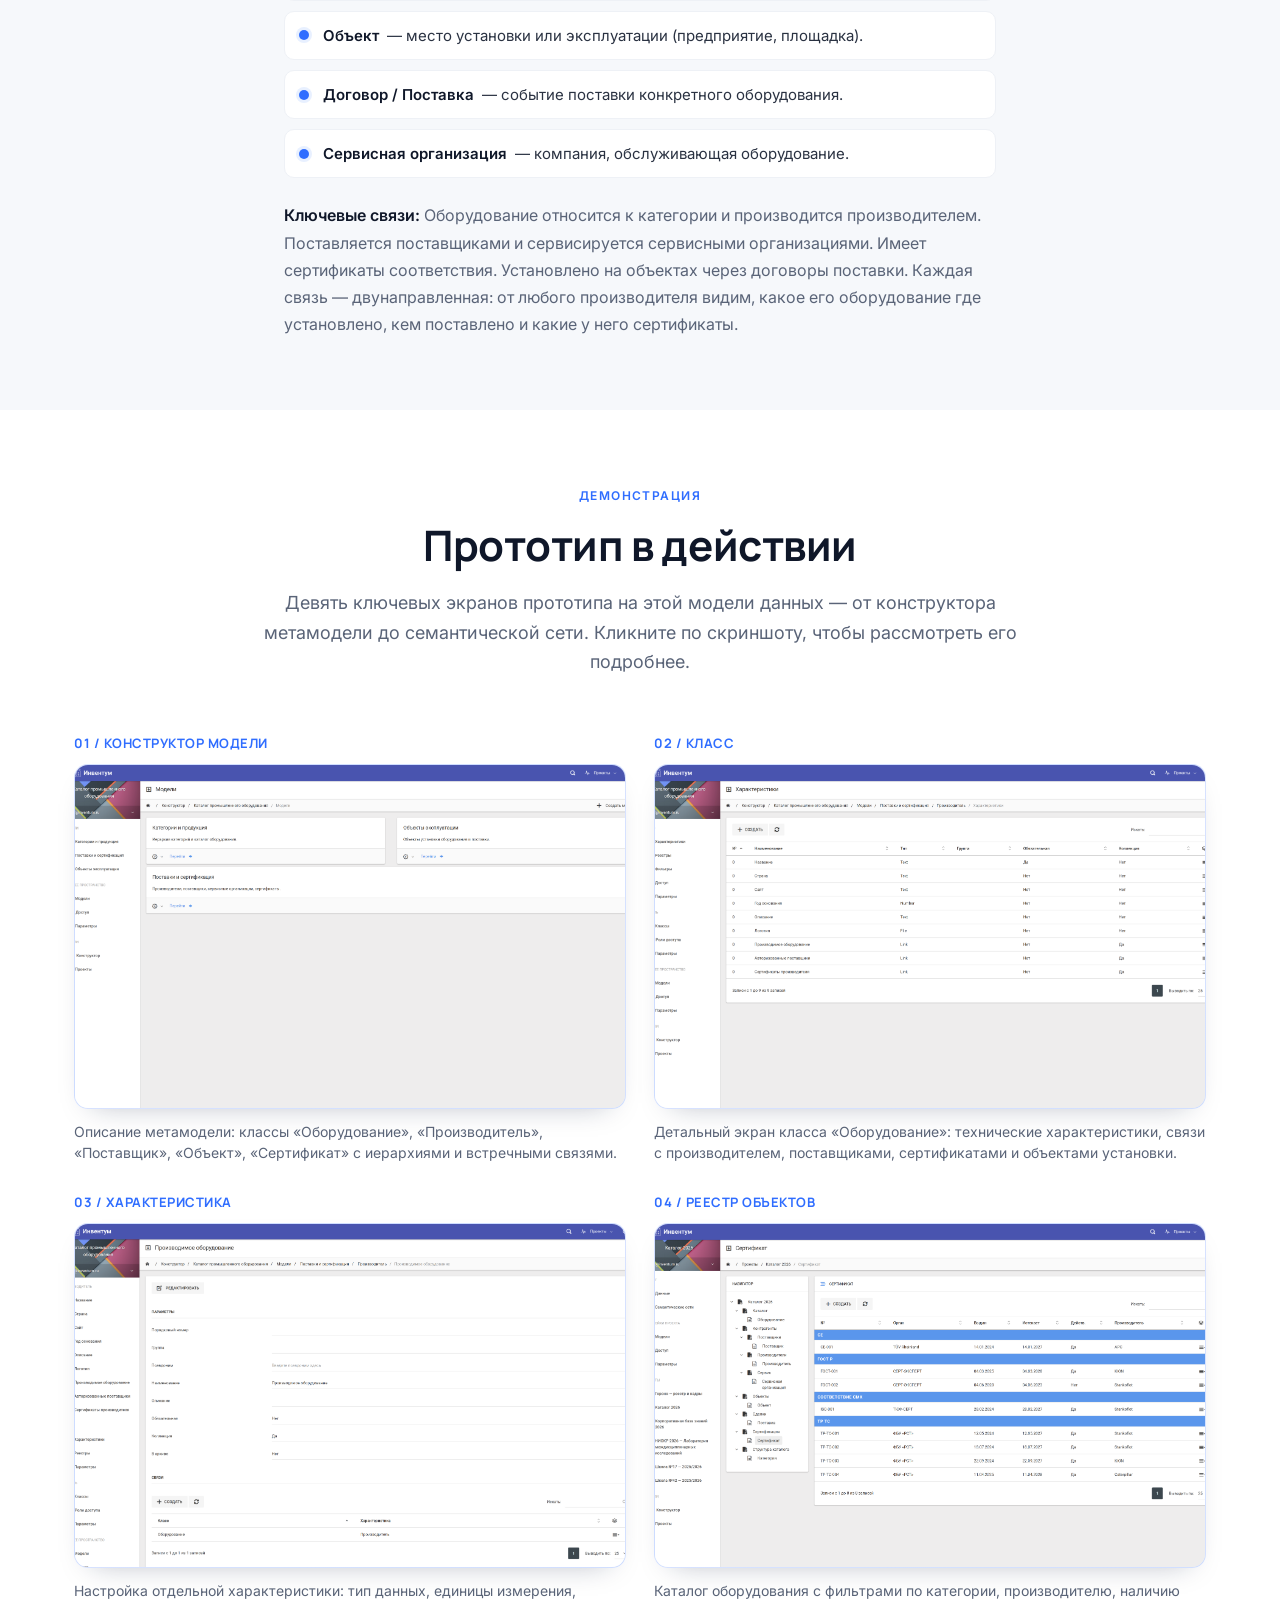
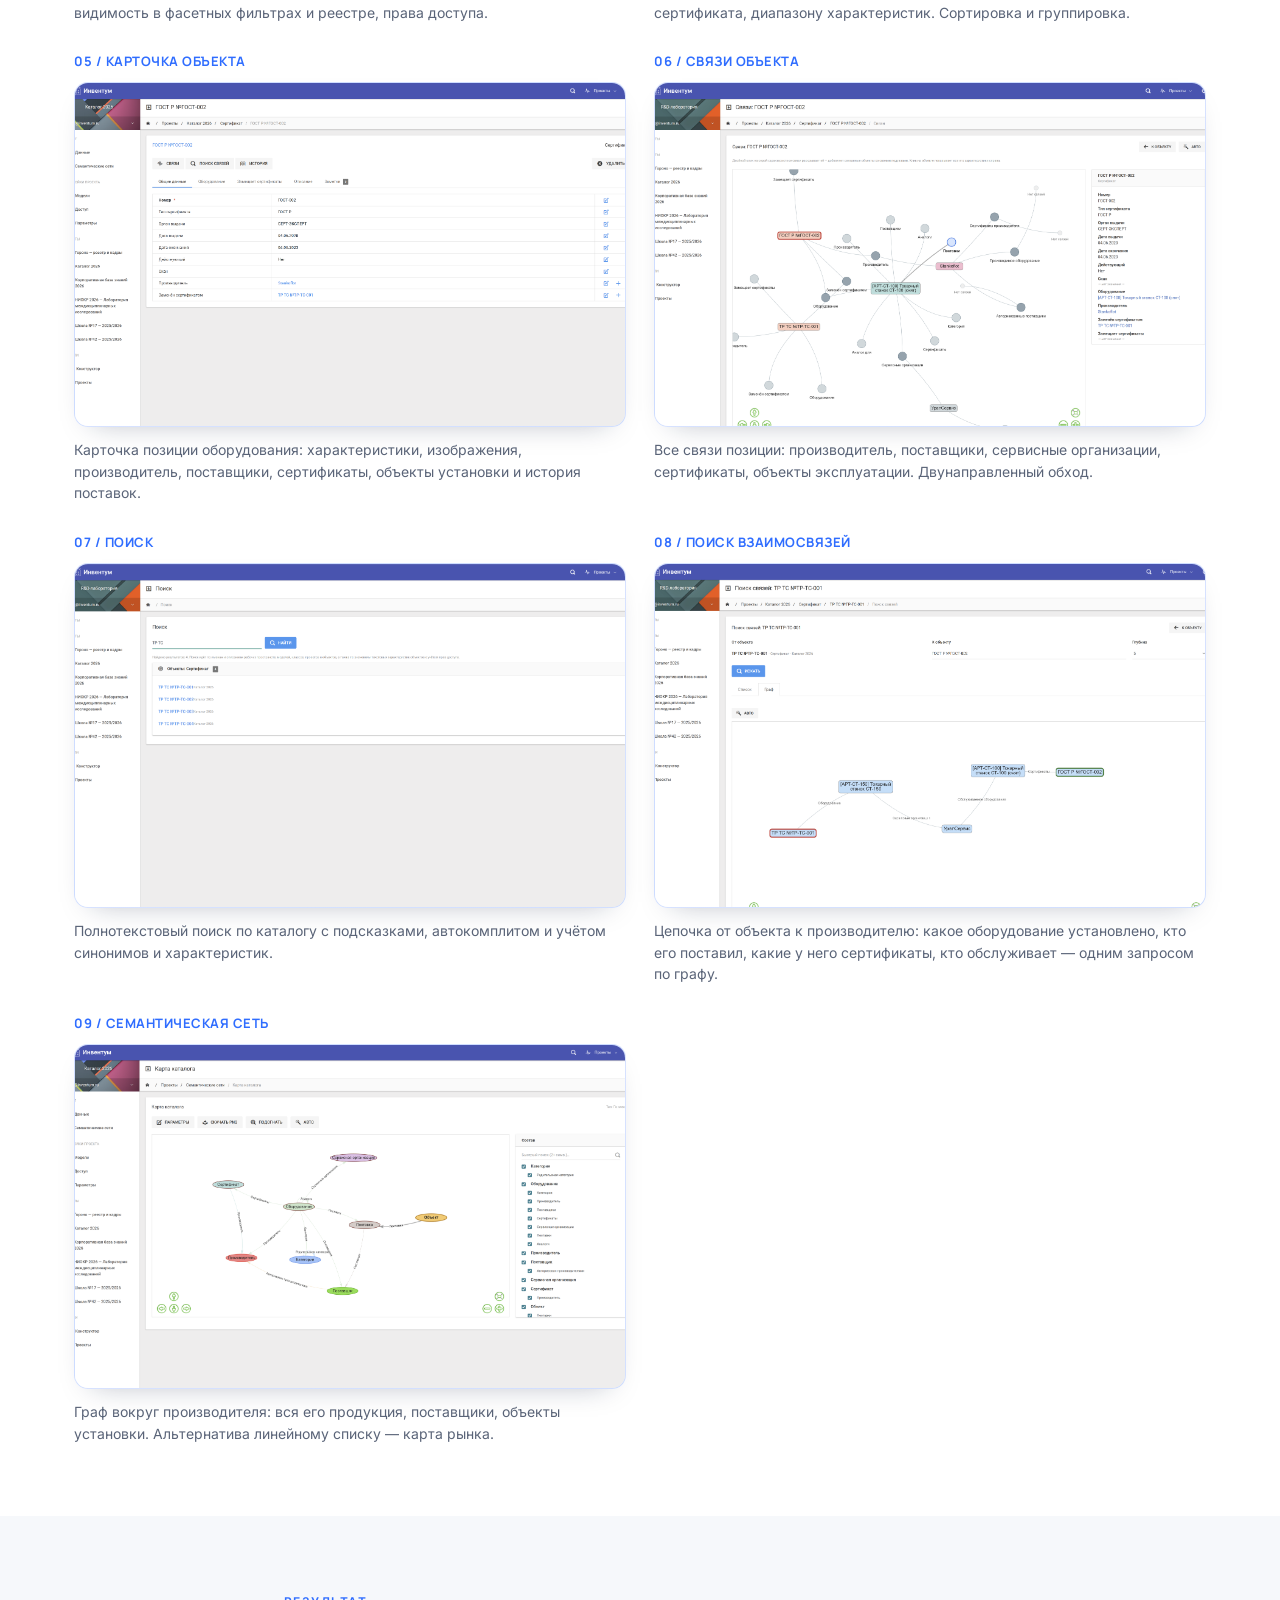
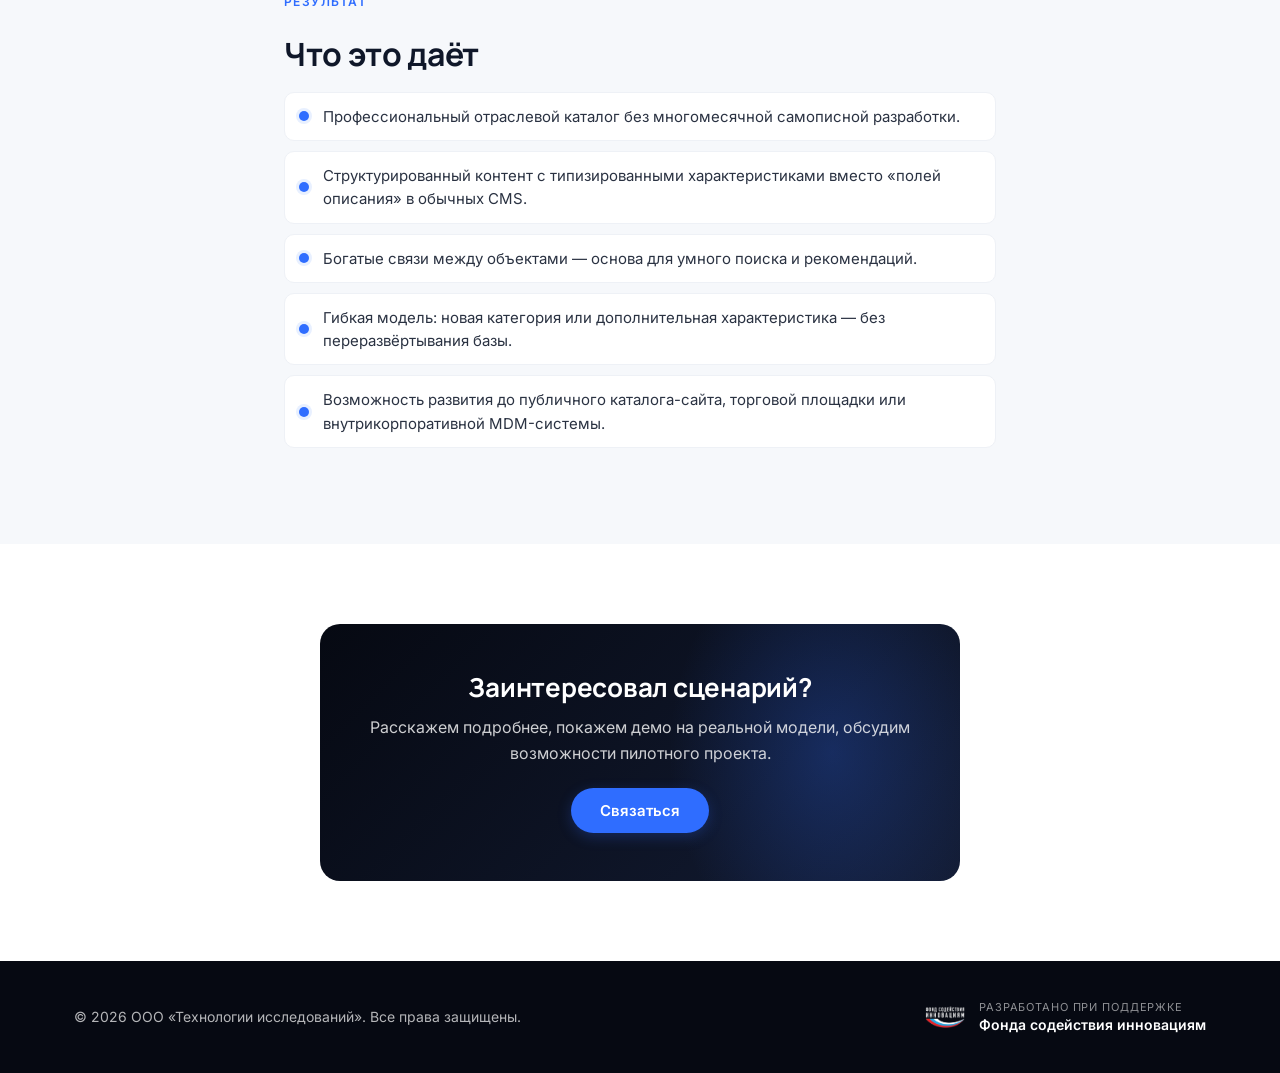
==== commit 6df3275d: "Screens" ====
--- a/examples/catalog.html
+++ b/examples/catalog.html
@@ -36,7 +36,7 @@
         <h1 class="case-hero__title">Отраслевой каталог: оборудование, поставщики, объекты</h1>
         <p class="case-hero__lede">
             Прототип в задаче отраслевого каталога — для производственной компании,
-            отраслевого ассоциации, промышленного интегратора. Каталог оборудования
+            отраслевой ассоциации, промышленного интегратора. Каталог оборудования
             с поставщиками, сертификатами, ценами и объектами установки. Богатые связи
             и фасетный поиск, который не делается обычной CMS.
         </p>
@@ -99,77 +99,110 @@
             <span class="section__eyebrow">Демонстрация</span>
             <h2 class="section__title">Прототип в действии</h2>
             <p class="section__lede">
-                Шесть ключевых видов из прототипа на этой модели данных.
-                Скриншоты будут добавлены — здесь стоят заготовки.
+                Девять ключевых экранов прототипа на этой модели данных — от конструктора
+                метамодели до семантической сети. Кликните по скриншоту, чтобы рассмотреть
+                его подробнее.
             </p>
         </div>
 
         <div class="case-shots">
             <figure class="case-shot">
-                <div class="case-shot__placeholder">
-                    <span class="case-shot__type">01 / Конструктор модели</span>
-                    <span class="case-shot__hint">Скриншот будет добавлен</span>
-                </div>
-                <figcaption>
-                    Описание классов «Оборудование», «Производитель», «Объект»: набор
-                    характеристик, типы данных (включая файлы и изображения), встречные связи.
-                </figcaption>
-            </figure>
-
-            <figure class="case-shot">
-                <div class="case-shot__placeholder">
-                    <span class="case-shot__type">02 / Реестр и фасетные фильтры</span>
-                    <span class="case-shot__hint">Скриншот будет добавлен</span>
-                </div>
-                <figcaption>
-                    Каталог оборудования с фасетными фильтрами по категории, производителю,
-                    наличию сертификата, диапазону характеристик. Сортировка, группировка.
-                </figcaption>
-            </figure>
-
-            <figure class="case-shot">
-                <div class="case-shot__placeholder">
-                    <span class="case-shot__type">03 / Карточка объекта</span>
-                    <span class="case-shot__hint">Скриншот будет добавлен</span>
-                </div>
-                <figcaption>
-                    Карточка позиции оборудования: характеристики, изображения,
-                    производитель, поставщики, сертификаты, объекты установки и история
-                    поставок.
-                </figcaption>
-            </figure>
-
-            <figure class="case-shot">
-                <div class="case-shot__placeholder">
-                    <span class="case-shot__type">04 / Поиск</span>
-                    <span class="case-shot__hint">Скриншот будет добавлен</span>
-                </div>
-                <figcaption>
-                    Полнотекстовый поиск по каталогу с подсказками и автокомплитом.
-                    Поиск с учётом синонимов и характеристик.
-                </figcaption>
-            </figure>
-
-            <figure class="case-shot">
-                <div class="case-shot__placeholder">
-                    <span class="case-shot__type">05 / Семантическая сеть</span>
-                    <span class="case-shot__hint">Скриншот будет добавлен</span>
+                <span class="case-shot__type">01 / Конструктор модели</span>
+                <div class="case-shot__frame">
+                    <img src="../assets/img/screens/catalog/constructor.png" alt="Конструктор модели каталога">
+                </div>
+                <figcaption>
+                    Описание метамодели: классы «Оборудование», «Производитель», «Поставщик»,
+                    «Объект», «Сертификат» с иерархиями и встречными связями.
+                </figcaption>
+            </figure>
+
+            <figure class="case-shot">
+                <span class="case-shot__type">02 / Класс</span>
+                <div class="case-shot__frame">
+                    <img src="../assets/img/screens/catalog/class.png" alt="Экран настройки класса «Оборудование»">
+                </div>
+                <figcaption>
+                    Детальный экран класса «Оборудование»: технические характеристики,
+                    связи с производителем, поставщиками, сертификатами и объектами установки.
+                </figcaption>
+            </figure>
+
+            <figure class="case-shot">
+                <span class="case-shot__type">03 / Характеристика</span>
+                <div class="case-shot__frame">
+                    <img src="../assets/img/screens/catalog/characteristic.png" alt="Настройка характеристики класса">
+                </div>
+                <figcaption>
+                    Настройка отдельной характеристики: тип данных, единицы измерения,
+                    видимость в фасетных фильтрах и реестре, права доступа.
+                </figcaption>
+            </figure>
+
+            <figure class="case-shot">
+                <span class="case-shot__type">04 / Реестр объектов</span>
+                <div class="case-shot__frame">
+                    <img src="../assets/img/screens/catalog/registry.png" alt="Каталог оборудования с фильтрами">
+                </div>
+                <figcaption>
+                    Каталог оборудования с фильтрами по категории, производителю,
+                    наличию сертификата, диапазону характеристик. Сортировка и группировка.
+                </figcaption>
+            </figure>
+
+            <figure class="case-shot">
+                <span class="case-shot__type">05 / Карточка объекта</span>
+                <div class="case-shot__frame">
+                    <img src="../assets/img/screens/catalog/card.png" alt="Карточка позиции оборудования">
+                </div>
+                <figcaption>
+                    Карточка позиции оборудования: характеристики, изображения, производитель,
+                    поставщики, сертификаты, объекты установки и история поставок.
+                </figcaption>
+            </figure>
+
+            <figure class="case-shot">
+                <span class="case-shot__type">06 / Связи объекта</span>
+                <div class="case-shot__frame">
+                    <img src="../assets/img/screens/catalog/links.png" alt="Связи позиции оборудования">
+                </div>
+                <figcaption>
+                    Все связи позиции: производитель, поставщики, сервисные организации,
+                    сертификаты, объекты эксплуатации. Двунаправленный обход.
+                </figcaption>
+            </figure>
+
+            <figure class="case-shot">
+                <span class="case-shot__type">07 / Поиск</span>
+                <div class="case-shot__frame">
+                    <img src="../assets/img/screens/catalog/search.png" alt="Полнотекстовый поиск по каталогу">
+                </div>
+                <figcaption>
+                    Полнотекстовый поиск по каталогу с подсказками, автокомплитом и
+                    учётом синонимов и характеристик.
+                </figcaption>
+            </figure>
+
+            <figure class="case-shot">
+                <span class="case-shot__type">08 / Поиск взаимосвязей</span>
+                <div class="case-shot__frame">
+                    <img src="../assets/img/screens/catalog/path.png" alt="Поиск пути между объектами каталога">
+                </div>
+                <figcaption>
+                    Цепочка от объекта к производителю: какое оборудование установлено,
+                    кто его поставил, какие у него сертификаты, кто обслуживает —
+                    одним запросом по графу.
+                </figcaption>
+            </figure>
+
+            <figure class="case-shot">
+                <span class="case-shot__type">09 / Семантическая сеть</span>
+                <div class="case-shot__frame">
+                    <img src="../assets/img/screens/catalog/graph.png" alt="Семантическая сеть каталога">
                 </div>
                 <figcaption>
                     Граф вокруг производителя: вся его продукция, поставщики, объекты
                     установки. Альтернатива линейному списку — карта рынка.
-                </figcaption>
-            </figure>
-
-            <figure class="case-shot">
-                <div class="case-shot__placeholder">
-                    <span class="case-shot__type">06 / Анализ связей</span>
-                    <span class="case-shot__hint">Скриншот будет добавлен</span>
-                </div>
-                <figcaption>
-                    Цепочка от объекта к производителю: какое оборудование установлено,
-                    кто его поставил, какие у него сертификаты, кто обслуживает —
-                    одним кликом по графу.
                 </figcaption>
             </figure>
         </div>
--- a/assets/style.css
+++ b/assets/style.css
@@ -1373,7 +1373,7 @@
     margin-right: 4px;
 }
 
-/* Скриншоты-заготовки */
+/* Скриншоты прототипа */
 .case-shots {
     display: grid;
     grid-template-columns: repeat(2, 1fr);
@@ -1386,47 +1386,41 @@
     flex-direction: column;
 }
 
-.case-shot__placeholder {
+.case-shot__frame {
+    position: relative;
     aspect-ratio: 16 / 10;
-    background:
-        repeating-linear-gradient(
-            45deg,
-            transparent 0,
-            transparent 14px,
-            rgba(47, 109, 255, .04) 14px,
-            rgba(47, 109, 255, .04) 28px
-        ),
-        linear-gradient(135deg, #f4f7ff 0%, #e8efff 100%);
-    border: 2px dashed rgba(47, 109, 255, .35);
+    background: linear-gradient(135deg, #f4f7ff 0%, #e8efff 100%);
+    border: 1px solid rgba(47, 109, 255, .15);
     border-radius: var(--radius);
-    display: flex;
-    flex-direction: column;
-    align-items: center;
-    justify-content: center;
-    gap: 8px;
-    color: var(--accent);
-    transition: border-color .2s ease, transform .25s ease;
-}
-
-.case-shot__placeholder:hover {
-    border-color: rgba(47, 109, 255, .6);
+    overflow: hidden;
+    box-shadow: 0 12px 28px -18px rgba(15, 28, 60, .35);
+    transition: transform .25s ease, box-shadow .25s ease, border-color .2s ease;
+    cursor: zoom-in;
+}
+
+.case-shot__frame:hover {
     transform: translateY(-2px);
+    border-color: rgba(47, 109, 255, .45);
+    box-shadow: 0 20px 36px -20px rgba(15, 28, 60, .4);
+}
+
+.case-shot__frame img {
+    width: 100%;
+    height: 100%;
+    display: block;
+    object-fit: cover;
+    object-position: top center;
 }
 
 .case-shot__type {
+    display: block;
+    margin: 0 0 10px;
     font-family: 'Manrope', sans-serif;
     font-weight: 700;
-    font-size: 16px;
-    text-align: center;
-    padding: 0 16px;
-}
-
-.case-shot__hint {
-    font-size: 12px;
+    font-size: 13px;
+    letter-spacing: .04em;
     text-transform: uppercase;
-    letter-spacing: .1em;
-    color: var(--text-muted);
-    font-weight: 500;
+    color: var(--accent);
 }
 
 .case-shot figcaption {
@@ -1434,6 +1428,42 @@
     font-size: 14px;
     color: var(--text-soft);
     line-height: 1.55;
+}
+
+/* Лайтбокс для скринов */
+.shot-lightbox {
+    position: fixed;
+    inset: 0;
+    background: rgba(8, 14, 32, .88);
+    display: none;
+    align-items: center;
+    justify-content: center;
+    z-index: 1000;
+    padding: 24px;
+    cursor: zoom-out;
+}
+
+.shot-lightbox.is-open {
+    display: flex;
+}
+
+.shot-lightbox__img {
+    max-width: 100%;
+    max-height: 100%;
+    border-radius: var(--radius);
+    box-shadow: 0 30px 60px -20px rgba(0, 0, 0, .6);
+}
+
+.shot-lightbox__close {
+    position: absolute;
+    top: 16px;
+    right: 20px;
+    background: none;
+    border: 0;
+    color: #fff;
+    font-size: 28px;
+    cursor: pointer;
+    line-height: 1;
 }
 
 /* CTA на странице-кейсе */
